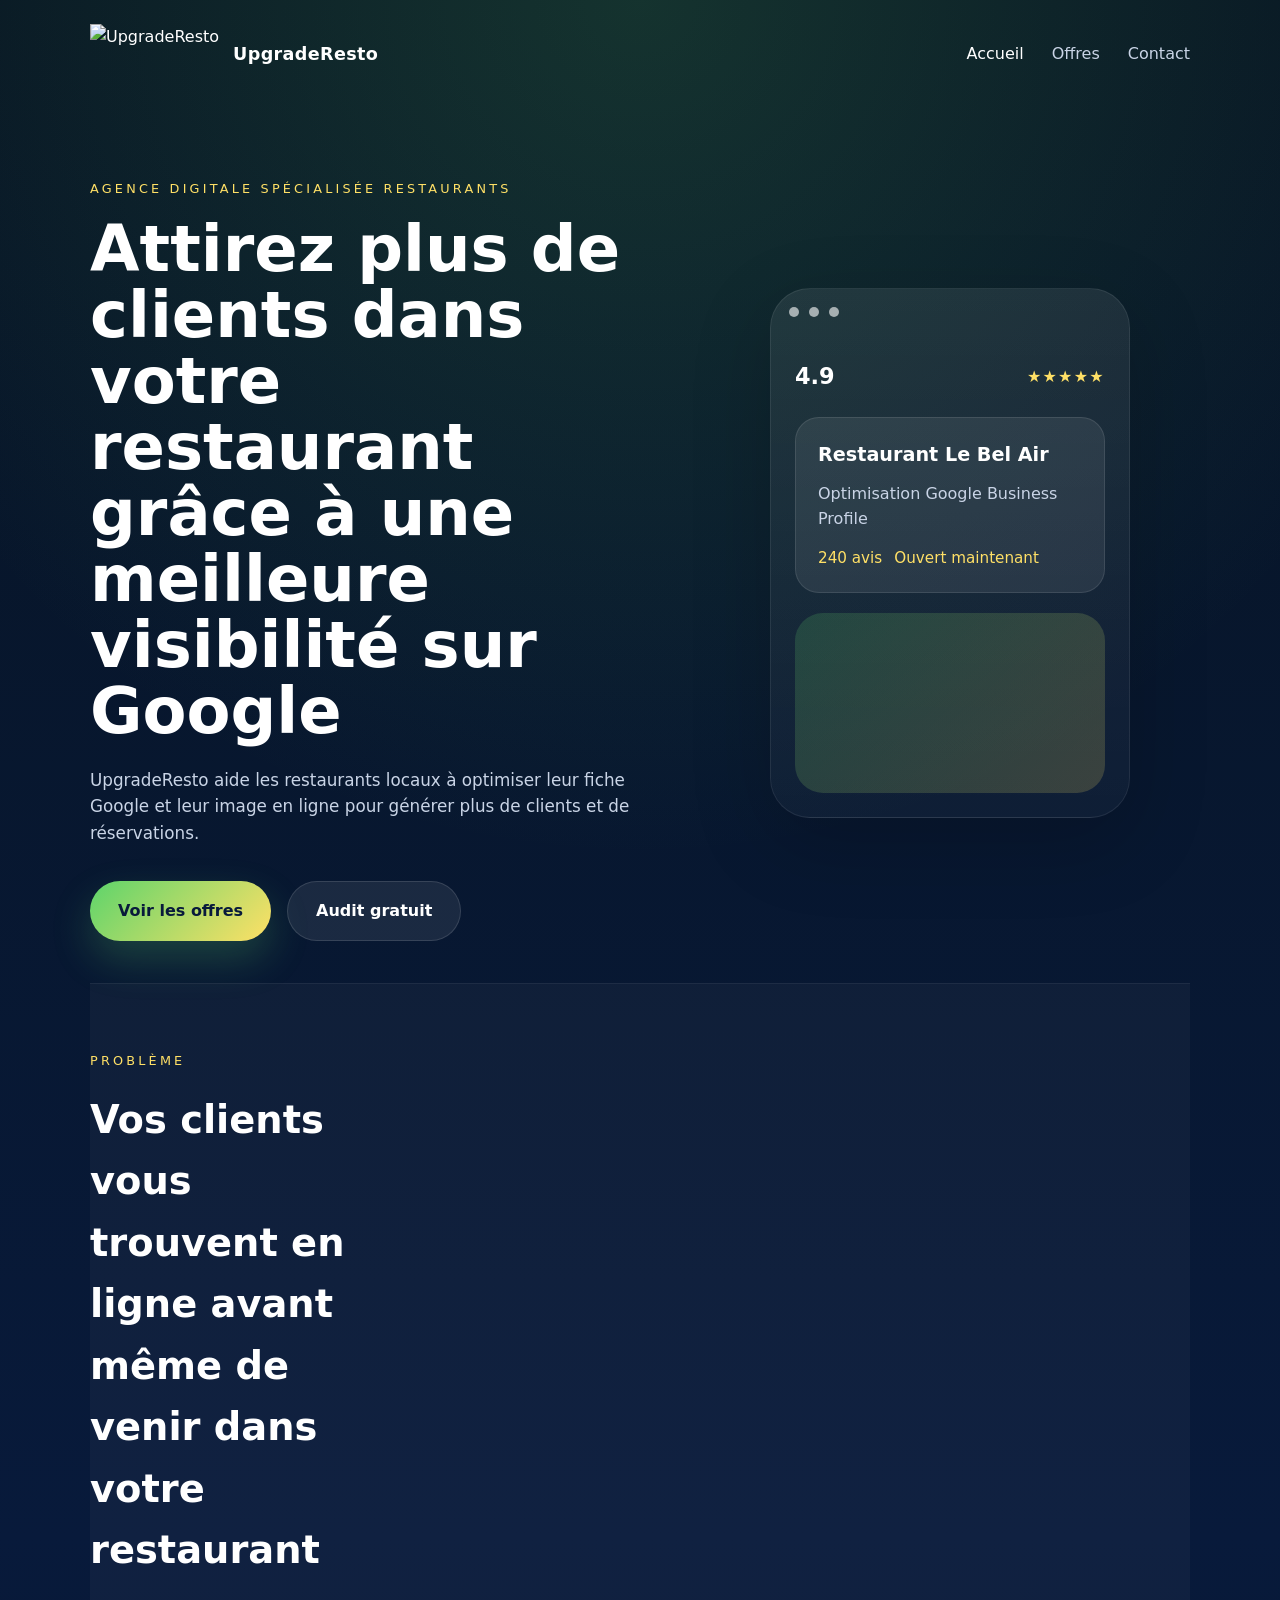
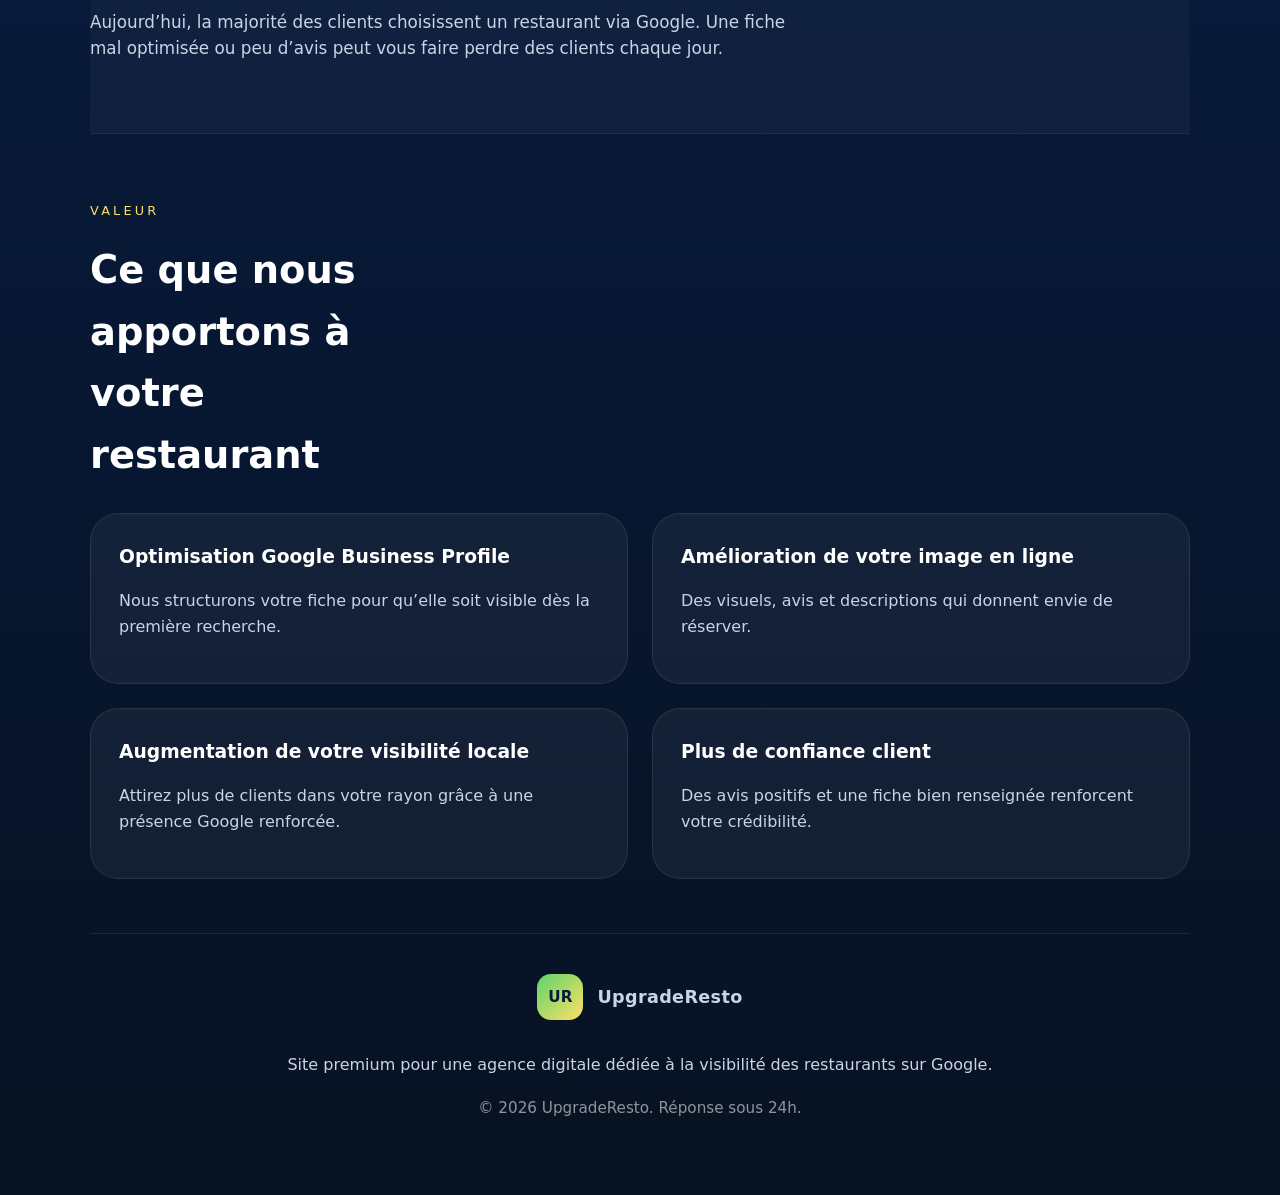
==== index.html @ e6bbca7a "Ajout du logo cliquable dans le header et page de remerciement" ====
<!DOCTYPE html>
<html lang="fr">
  <head>
    <meta charset="UTF-8" />
    <meta name="viewport" content="width=device-width, initial-scale=1.0" />
    <title>UpgradeResto — Optimisation visibilité Google Restaurant</title>
    <meta
      name="description"
      content="UpgradeResto aide les restaurants locaux à optimiser leur fiche Google et leur image en ligne pour générer plus de clients et de réservations."
    />
    <link rel="stylesheet" href="styles.css" />
  </head>
  <body>
    <header class="site-header">
      <a href="index.html" class="logo">
        <img src="images/logo.png" alt="UpgradeResto" />
        <span class="brand-text">UpgradeResto</span>
      </a>
      <nav class="main-nav" aria-label="Navigation principale">
        <a href="index.html" class="nav-link active">Accueil</a>
        <a href="offres.html" class="nav-link">Offres</a>
        <a href="contact.html" class="nav-link">Contact</a>
      </nav>
    </header>

    <main>
      <section class="hero">
        <div class="hero-copy">
          <p class="eyebrow">Agence digitale spécialisée restaurants</p>
          <h1>Attirez plus de clients dans votre restaurant grâce à une meilleure visibilité sur Google</h1>
          <p class="hero-text">
            UpgradeResto aide les restaurants locaux à optimiser leur fiche Google et leur image en ligne pour générer plus de clients et de réservations.
          </p>
          <div class="hero-actions">
            <a href="offres.html" class="btn btn-primary">Voir les offres</a>
            <a href="contact.html" class="btn btn-secondary">Audit gratuit</a>
          </div>
        </div>

        <div class="hero-visual">
          <div class="phone-mockup">
            <div class="phone-header">
              <span></span>
              <span></span>
              <span></span>
            </div>
            <div class="phone-screen">
              <div class="rating-bar">
                <span>4.9</span>
                <div class="stars">★★★★★</div>
              </div>
              <div class="google-card">
                <h2>Restaurant Le Bel Air</h2>
                <p>Optimisation Google Business Profile</p>
                <div class="card-meta">
                  <span>240 avis</span>
                  <span>Ouvert maintenant</span>
                </div>
              </div>
              <div class="map-preview"></div>
            </div>
          </div>
        </div>
      </section>

      <section class="section section-soft">
        <div class="section-header">
          <p class="eyebrow">Problème</p>
          <h2>Vos clients vous trouvent en ligne avant même de venir dans votre restaurant</h2>
        </div>
        <p class="section-copy">
          Aujourd’hui, la majorité des clients choisissent un restaurant via Google. Une fiche mal optimisée ou peu d’avis peut vous faire perdre des clients chaque jour.
        </p>
      </section>

      <section class="section">
        <div class="section-header">
          <p class="eyebrow">Valeur</p>
          <h2>Ce que nous apportons à votre restaurant</h2>
        </div>
        <div class="grid cards-grid">
          <article class="card">
            <h3>Optimisation Google Business Profile</h3>
            <p>Nous structurons votre fiche pour qu’elle soit visible dès la première recherche.</p>
          </article>
          <article class="card">
            <h3>Amélioration de votre image en ligne</h3>
            <p>Des visuels, avis et descriptions qui donnent envie de réserver.</p>
          </article>
          <article class="card">
            <h3>Augmentation de votre visibilité locale</h3>
            <p>Attirez plus de clients dans votre rayon grâce à une présence Google renforcée.</p>
          </article>
          <article class="card">
            <h3>Plus de confiance client</h3>
            <p>Des avis positifs et une fiche bien renseignée renforcent votre crédibilité.</p>
          </article>
        </div>
      </section>
    </main>

    <footer class="site-footer">
      <div class="footer-brand">
        <span class="brand-mark">UR</span>
        <span class="brand-text">UpgradeResto</span>
      </div>
      <p>Site premium pour une agence digitale dédiée à la visibilité des restaurants sur Google.</p>
      <p class="footer-note">© 2026 UpgradeResto. Réponse sous 24h.</p>
    </footer>
  </body>
</html>
---- styles.css ----
:root {
  color-scheme: dark;
  --bg: #081a3b;
  --surface: #0f2754;
  --surface-soft: #122f65;
  --text: #ffffff;
  --muted: #c9d4e6;
  --accent: #5dd46b;
  --accent-soft: #d8ffe1;
  --accent-alt: #ffe066;
  --border: rgba(255, 255, 255, 0.12);
  --shadow: 0 24px 80px rgba(0, 0, 0, 0.18);
}

* {
  box-sizing: border-box;
}

html,
body {
  margin: 0;
  min-height: 100%;
}

body {
  font-family: Inter, system-ui, -apple-system, BlinkMacSystemFont, "Segoe UI", sans-serif;
  background: radial-gradient(circle at top, rgba(93, 212, 107, 0.16), transparent 30%),
    linear-gradient(180deg, #071423 0%, #081a3b 55%, #071222 100%);
  color: var(--text);
  line-height: 1.6;
}

img {
  max-width: 100%;
}

a {
  color: inherit;
  text-decoration: none;
}

button,
input,
textarea {
  font: inherit;
}

.site-header,
.site-footer {
  width: min(1100px, calc(100% - 32px));
  margin: 0 auto;
}

.site-header {
  display: flex;
  align-items: center;
  justify-content: space-between;
  padding: 24px 0 18px;
}

.brand {
  display: inline-flex;
  align-items: center;
  gap: 14px;
}

.logo {
  display: inline-flex;
  align-items: center;
  gap: 14px;
}

.logo img {
  height: 60px;
  width: auto;
  display: block;
}

.brand-mark {
  display: inline-flex;
  align-items: center;
  justify-content: center;
  width: 46px;
  height: 46px;
  border-radius: 14px;
  background: linear-gradient(135deg, var(--accent), var(--accent-alt));
  color: #081a3b;
  font-size: 0.95rem;
  font-weight: 800;
}

.brand-text {
  font-size: 1.1rem;
  letter-spacing: 0.02em;
  font-weight: 700;
}

.main-nav {
  display: flex;
  gap: 28px;
  flex-wrap: wrap;
}

.nav-link {
  color: var(--muted);
  font-weight: 500;
  transition: color 0.2s ease;
}

.nav-link:hover,
.nav-link.active {
  color: var(--text);
}

.main-nav .nav-link.active {
  position: relative;
}

.hero,
.section,
.section-soft,
.hero-small {
  width: min(1100px, calc(100% - 32px));
  margin: 0 auto;
}

.hero {
  display: grid;
  grid-template-columns: 1.2fr 1fr;
  gap: 44px;
  align-items: center;
  padding: 64px 0 42px;
}

.hero-copy {
  max-width: 640px;
}

.eyebrow {
  text-transform: uppercase;
  letter-spacing: 0.25em;
  color: var(--accent-alt);
  font-size: 0.8rem;
  margin-bottom: 18px;
}

h1,
h2,
h3 {
  margin: 0;
}

h1 {
  font-size: clamp(2.3rem, 5vw, 4rem);
  line-height: 1.03;
  max-width: 12ch;
}

.hero-text,
.section-copy,
.contact-info p {
  color: var(--muted);
  max-width: 700px;
  margin-top: 22px;
  font-size: 1.05rem;
}

.hero-actions {
  display: flex;
  flex-wrap: wrap;
  gap: 16px;
  margin-top: 34px;
}

.btn {
  display: inline-flex;
  align-items: center;
  justify-content: center;
  padding: 16px 28px;
  border-radius: 999px;
  font-weight: 700;
  transition: transform 0.2s ease, box-shadow 0.2s ease, background 0.2s ease;
  border: none;
  cursor: pointer;
}

.btn:hover {
  transform: translateY(-1px);
}

.btn-primary {
  background: linear-gradient(135deg, var(--accent), var(--accent-alt));
  color: #081a3b;
  box-shadow: 0 18px 40px rgba(93, 212, 107, 0.23);
}

.btn-secondary {
  background: rgba(255, 255, 255, 0.08);
  color: var(--text);
  border: 1px solid rgba(255, 255, 255, 0.12);
}

.hero-visual {
  position: relative;
}

.phone-mockup {
  width: 100%;
  max-width: 360px;
  margin: 0 auto;
  border-radius: 40px;
  overflow: hidden;
  border: 1px solid rgba(255, 255, 255, 0.08);
  background: linear-gradient(180deg, rgba(255, 255, 255, 0.08), rgba(255, 255, 255, 0.03));
  box-shadow: var(--shadow);
}

.phone-header {
  display: flex;
  align-items: center;
  gap: 10px;
  padding: 18px;
}

.phone-header span {
  width: 10px;
  height: 10px;
  border-radius: 50%;
  background: rgba(255, 255, 255, 0.6);
}

.phone-screen {
  padding: 24px;
}

.rating-bar {
  display: flex;
  align-items: center;
  justify-content: space-between;
  gap: 16px;
  margin-bottom: 22px;
  color: var(--text);
}

.rating-bar span {
  font-size: 1.4rem;
  font-weight: 700;
}

.stars {
  color: var(--accent-alt);
  letter-spacing: 0.08em;
}

.google-card {
  padding: 22px;
  border-radius: 24px;
  background: rgba(255, 255, 255, 0.08);
  border: 1px solid rgba(255, 255, 255, 0.1);
}

.google-card h2 {
  font-size: 1.2rem;
  margin-bottom: 10px;
}

.google-card p {
  color: var(--muted);
  margin: 0 0 14px;
}

.card-meta {
  display: flex;
  gap: 12px;
  flex-wrap: wrap;
  color: var(--accent-alt);
  font-size: 0.95rem;
}

.map-preview {
  height: 180px;
  margin-top: 20px;
  border-radius: 28px;
  background: linear-gradient(135deg, rgba(93, 212, 107, 0.18), rgba(255, 224, 102, 0.18));
}

.section {
  padding: 54px 0;
}

.section-soft {
  padding: 54px 0;
  background: rgba(255, 255, 255, 0.03);
  border-top: 1px solid rgba(255, 255, 255, 0.06);
  border-bottom: 1px solid rgba(255, 255, 255, 0.06);
}

.section-header {
  margin-bottom: 28px;
}

.section-header h2 {
  font-size: clamp(2rem, 3vw, 2.8rem);
  max-width: 10ch;
}

.grid {
  display: grid;
  gap: 24px;
}

.cards-grid {
  grid-template-columns: repeat(2, minmax(0, 1fr));
}

.card,
.offer-card {
  background: rgba(255, 255, 255, 0.05);
  border: 1px solid rgba(255, 255, 255, 0.08);
  border-radius: 28px;
  padding: 28px;
  box-shadow: inset 0 0 0 1px rgba(255, 255, 255, 0.01);
}

.card h3,
.offer-card h2 {
  margin-bottom: 14px;
}

.card p,
.offer-card p,
.offer-card li {
  color: var(--muted);
}

.offer-card ul {
  padding-left: 18px;
  margin: 16px 0;
  list-style: disc;
}

.offer-label {
  display: inline-flex;
  align-items: center;
  justify-content: center;
  padding: 10px 16px;
  border-radius: 999px;
  background: rgba(93, 212, 107, 0.16);
  color: var(--accent);
  font-weight: 700;
  font-size: 0.88rem;
}

.price {
  margin: 20px 0 0;
  font-size: 1rem;
  color: var(--text);
}

.site-footer {
  padding: 40px 0 60px;
  color: var(--muted);
  border-top: 1px solid rgba(255, 255, 255, 0.08);
  text-align: center;
}

.footer-brand {
  display: inline-flex;
  align-items: center;
  gap: 14px;
  margin-bottom: 16px;
}

.footer-note {
  margin-top: 18px;
  color: rgba(255, 255, 255, 0.55);
  font-size: 0.95rem;
}

.hero-small {
  padding: 42px 0 0;
}

.contact-section {
  padding-bottom: 72px;
}

.contact-grid {
  display: grid;
  grid-template-columns: 1.1fr 0.9fr;
  gap: 40px;
  align-items: start;
}

.contact-form {
  display: grid;
  gap: 18px;
}

.contact-form label {
  display: grid;
  gap: 10px;
  font-weight: 500;
  color: var(--text);
}

.contact-form input,
.contact-form textarea {
  width: 100%;
  padding: 16px 18px;
  border-radius: 18px;
  border: 1px solid rgba(255, 255, 255, 0.12);
  background: rgba(255, 255, 255, 0.04);
  color: var(--text);
}

.contact-form input:focus,
.contact-form textarea:focus {
  outline: none;
  border-color: rgba(93, 212, 107, 0.7);
  box-shadow: 0 0 0 4px rgba(93, 212, 107, 0.12);
}

.form-message {
  margin-top: 8px;
  font-size: 0.96rem;
  color: var(--accent);
  min-height: 1.5rem;
}

@media (max-width: 900px) {
  .hero,
  .contact-grid,
  .cards-grid {
    grid-template-columns: 1fr;
  }

  .hero {
    padding-top: 44px;
  }
}

@media (max-width: 640px) {
  .site-header,
  .site-footer,
  .hero,
  .section,
  .section-soft,
  .hero-small {
    width: min(100%, calc(100% - 24px));
  }

  .site-header {
    flex-direction: column;
    align-items: flex-start;
    gap: 18px;
    padding-top: 22px;
  }

  .main-nav {
    gap: 18px;
  }

  .hero h1,
  .section-header h2 {
    font-size: 2.4rem;
  }

  .contact-grid {
    gap: 28px;
  }
}
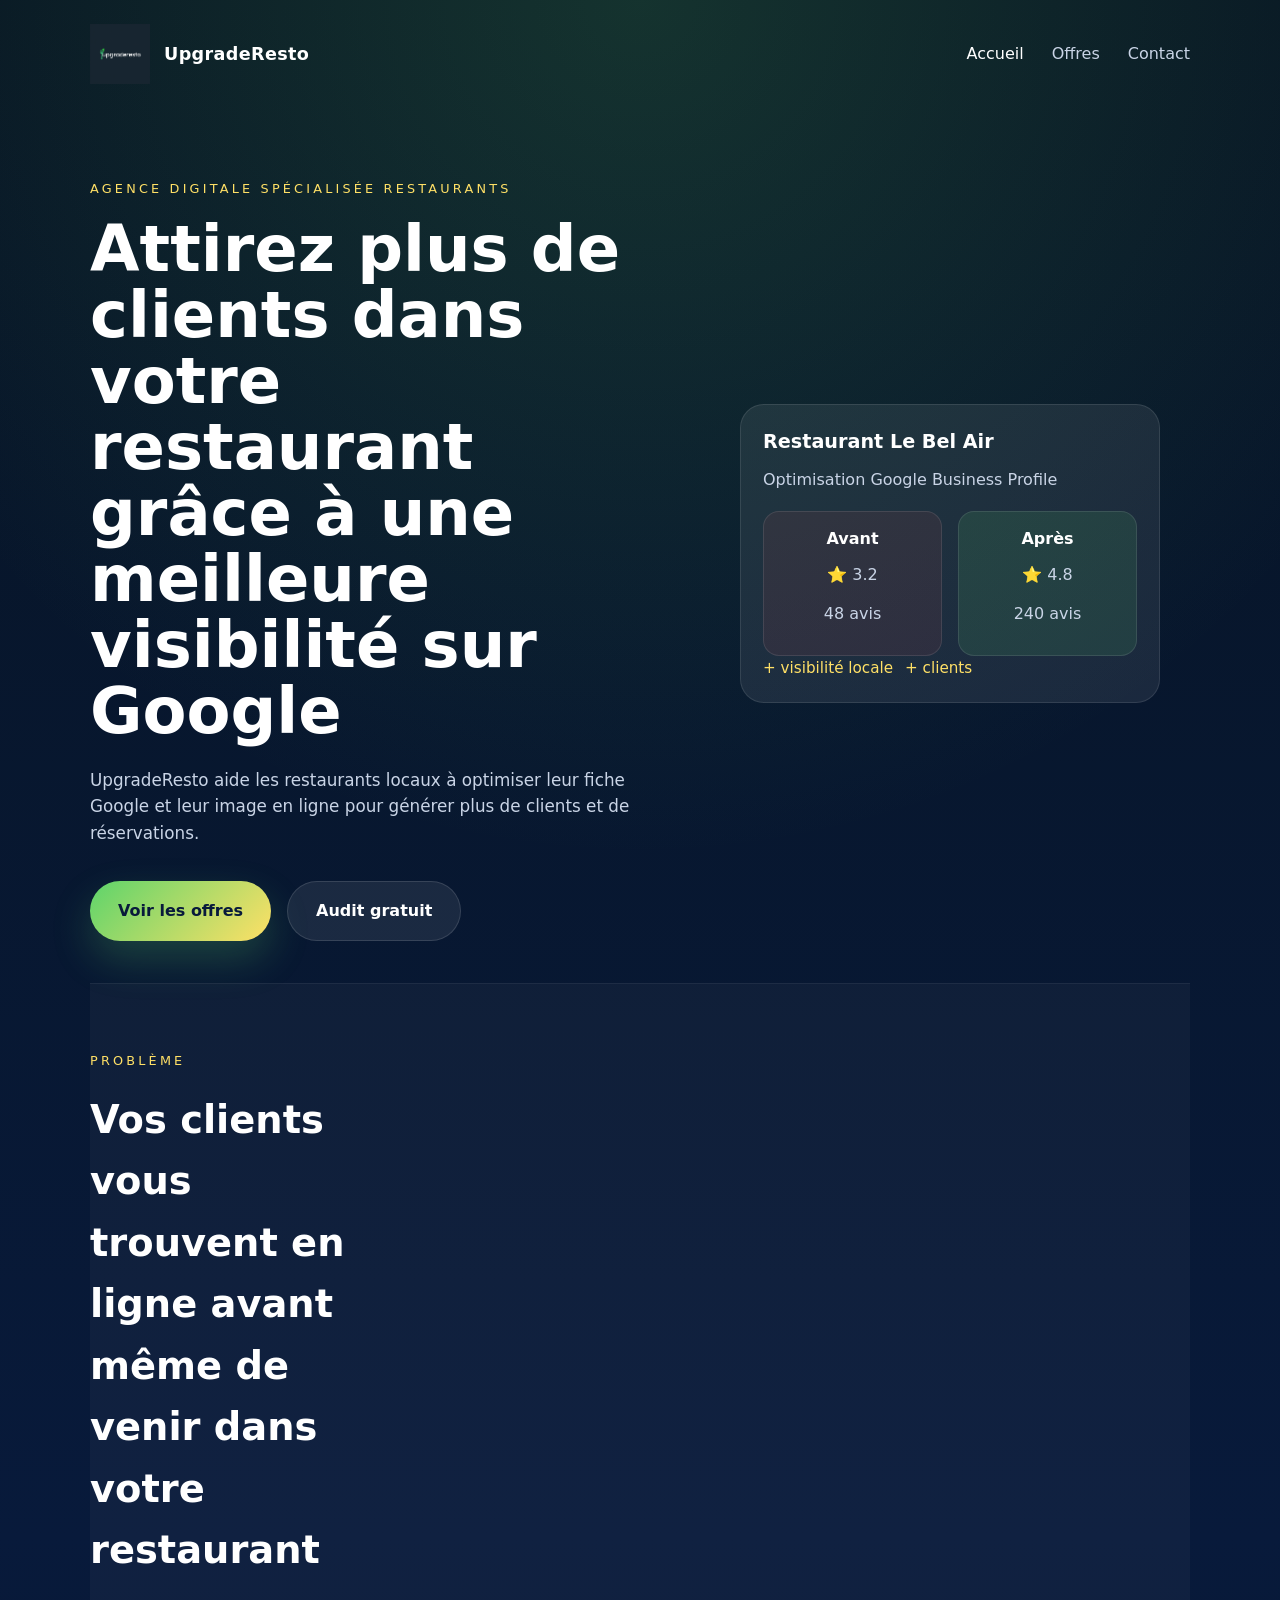
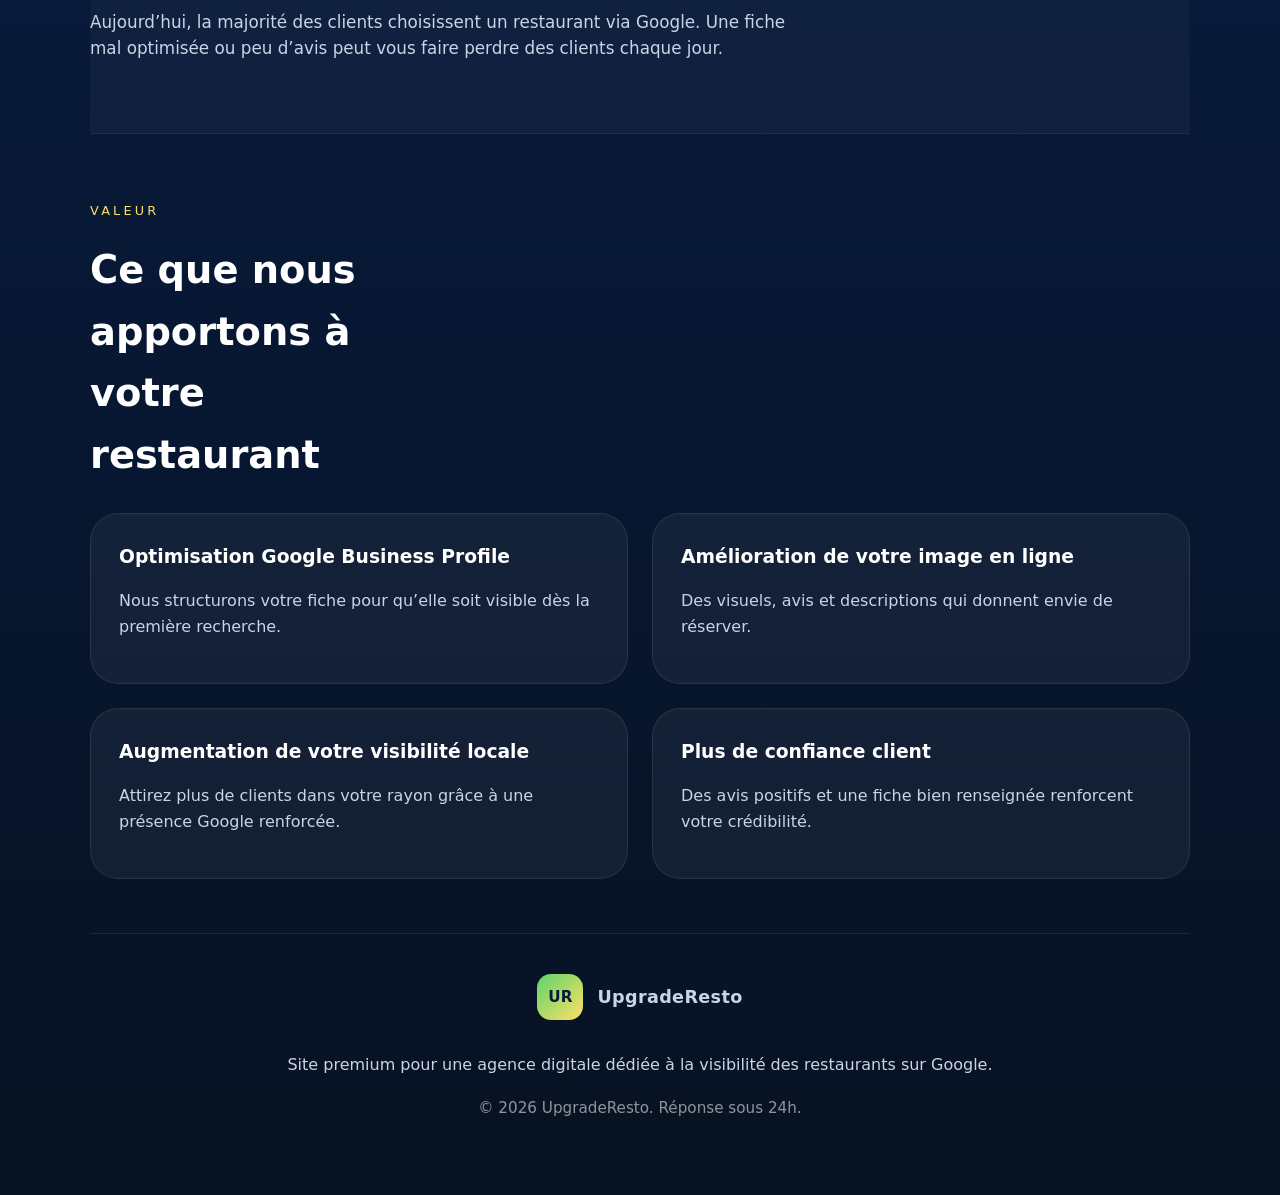
==== commit f0ea5f04: "Synchroniser contact.html, index.html, styles.css et logo.png dans images" ====
--- a/index.html
+++ b/index.html
@@ -10,12 +10,14 @@
     />
     <link rel="stylesheet" href="styles.css" />
   </head>
+
   <body>
     <header class="site-header">
       <a href="index.html" class="logo">
         <img src="images/logo.png" alt="UpgradeResto" />
         <span class="brand-text">UpgradeResto</span>
       </a>
+
       <nav class="main-nav" aria-label="Navigation principale">
         <a href="index.html" class="nav-link active">Accueil</a>
         <a href="offres.html" class="nav-link">Offres</a>
@@ -24,79 +26,102 @@
     </header>
 
     <main>
+
+      <!-- HERO -->
       <section class="hero">
         <div class="hero-copy">
           <p class="eyebrow">Agence digitale spécialisée restaurants</p>
-          <h1>Attirez plus de clients dans votre restaurant grâce à une meilleure visibilité sur Google</h1>
+
+          <h1>
+            Attirez plus de clients dans votre restaurant grâce à une meilleure visibilité sur Google
+          </h1>
+
           <p class="hero-text">
             UpgradeResto aide les restaurants locaux à optimiser leur fiche Google et leur image en ligne pour générer plus de clients et de réservations.
           </p>
+
           <div class="hero-actions">
             <a href="offres.html" class="btn btn-primary">Voir les offres</a>
             <a href="contact.html" class="btn btn-secondary">Audit gratuit</a>
           </div>
         </div>
 
+        <!-- 🔥 REMPLACEMENT DU CARRÉ VERT -->
         <div class="hero-visual">
-          <div class="phone-mockup">
-            <div class="phone-header">
-              <span></span>
-              <span></span>
-              <span></span>
+
+          <div class="google-card">
+
+            <h2>Restaurant Le Bel Air</h2>
+            <p>Optimisation Google Business Profile</p>
+
+            <div class="before-after">
+
+              <div class="before">
+                <h3>Avant</h3>
+                <p>⭐ 3.2</p>
+                <p>48 avis</p>
+              </div>
+
+              <div class="after">
+                <h3>Après</h3>
+                <p>⭐ 4.8</p>
+                <p>240 avis</p>
+              </div>
+
             </div>
-            <div class="phone-screen">
-              <div class="rating-bar">
-                <span>4.9</span>
-                <div class="stars">★★★★★</div>
-              </div>
-              <div class="google-card">
-                <h2>Restaurant Le Bel Air</h2>
-                <p>Optimisation Google Business Profile</p>
-                <div class="card-meta">
-                  <span>240 avis</span>
-                  <span>Ouvert maintenant</span>
-                </div>
-              </div>
-              <div class="map-preview"></div>
+
+            <div class="card-meta">
+              <span>+ visibilité locale</span>
+              <span>+ clients</span>
             </div>
+
           </div>
+
         </div>
       </section>
 
+      <!-- PROBLÈME -->
       <section class="section section-soft">
         <div class="section-header">
           <p class="eyebrow">Problème</p>
           <h2>Vos clients vous trouvent en ligne avant même de venir dans votre restaurant</h2>
         </div>
+
         <p class="section-copy">
           Aujourd’hui, la majorité des clients choisissent un restaurant via Google. Une fiche mal optimisée ou peu d’avis peut vous faire perdre des clients chaque jour.
         </p>
       </section>
 
+      <!-- VALEUR -->
       <section class="section">
         <div class="section-header">
           <p class="eyebrow">Valeur</p>
           <h2>Ce que nous apportons à votre restaurant</h2>
         </div>
+
         <div class="grid cards-grid">
           <article class="card">
             <h3>Optimisation Google Business Profile</h3>
             <p>Nous structurons votre fiche pour qu’elle soit visible dès la première recherche.</p>
           </article>
+
           <article class="card">
             <h3>Amélioration de votre image en ligne</h3>
             <p>Des visuels, avis et descriptions qui donnent envie de réserver.</p>
           </article>
+
           <article class="card">
             <h3>Augmentation de votre visibilité locale</h3>
             <p>Attirez plus de clients dans votre rayon grâce à une présence Google renforcée.</p>
           </article>
+
           <article class="card">
             <h3>Plus de confiance client</h3>
             <p>Des avis positifs et une fiche bien renseignée renforcent votre crédibilité.</p>
           </article>
         </div>
       </section>
+
     </main>
 
     <footer class="site-footer">
@@ -104,8 +129,13 @@
         <span class="brand-mark">UR</span>
         <span class="brand-text">UpgradeResto</span>
       </div>
-      <p>Site premium pour une agence digitale dédiée à la visibilité des restaurants sur Google.</p>
+
+      <p>
+        Site premium pour une agence digitale dédiée à la visibilité des restaurants sur Google.
+      </p>
+
       <p class="footer-note">© 2026 UpgradeResto. Réponse sous 24h.</p>
     </footer>
+
   </body>
 </html>
--- a/styles.css
+++ b/styles.css
@@ -470,3 +470,34 @@
     gap: 28px;
   }
 }
+.before-after {
+  display: flex;
+  gap: 16px;
+  margin-top: 18px;
+}
+
+.before, .after {
+  flex: 1;
+  padding: 14px;
+  border-radius: 16px;
+  text-align: center;
+  border: 1px solid rgba(255, 255, 255, 0.1);
+}
+
+.before {
+  background: rgba(255, 80, 80, 0.08);
+}
+
+.after {
+  background: rgba(93, 212, 107, 0.12);
+}
+
+.before h3, .after h3 {
+  margin-bottom: 10px;
+  font-size: 1rem;
+}
+
+.google-card {
+  max-width: 420px;
+  margin: 0 auto;
+}
